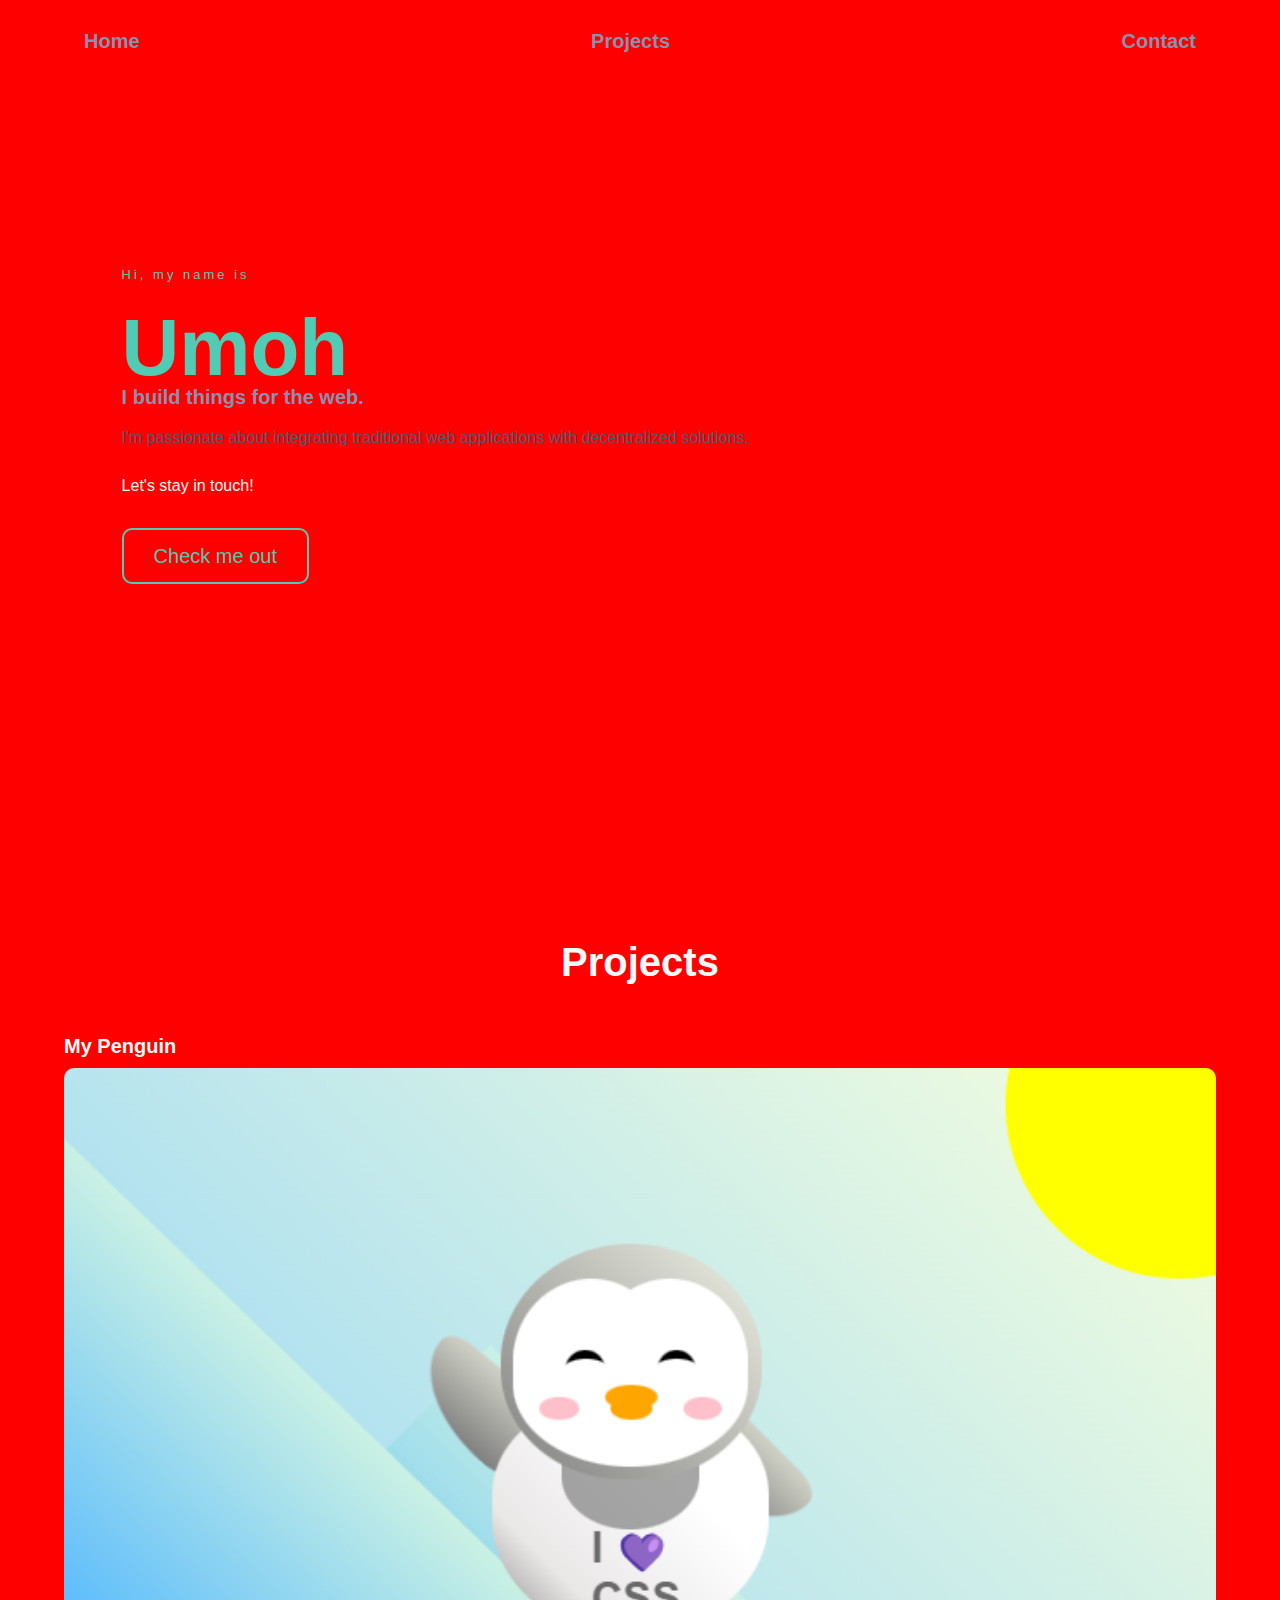
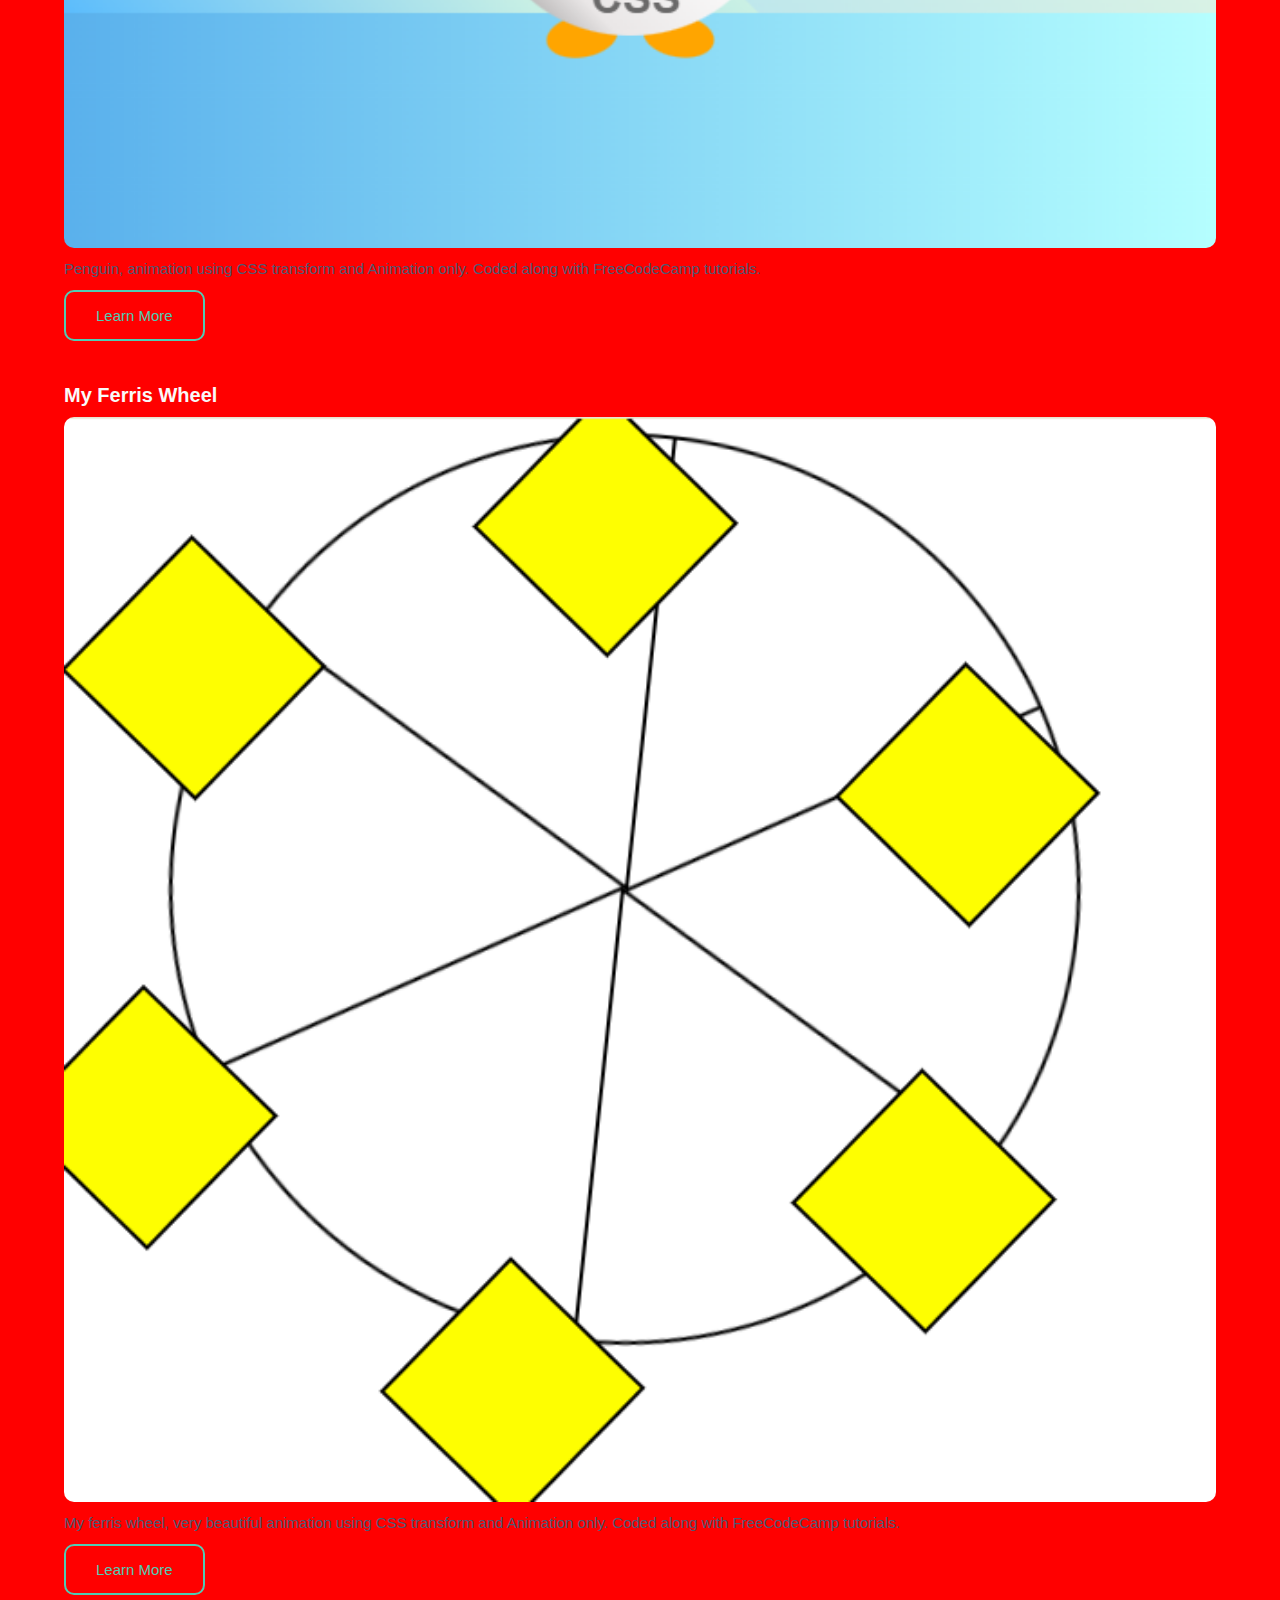
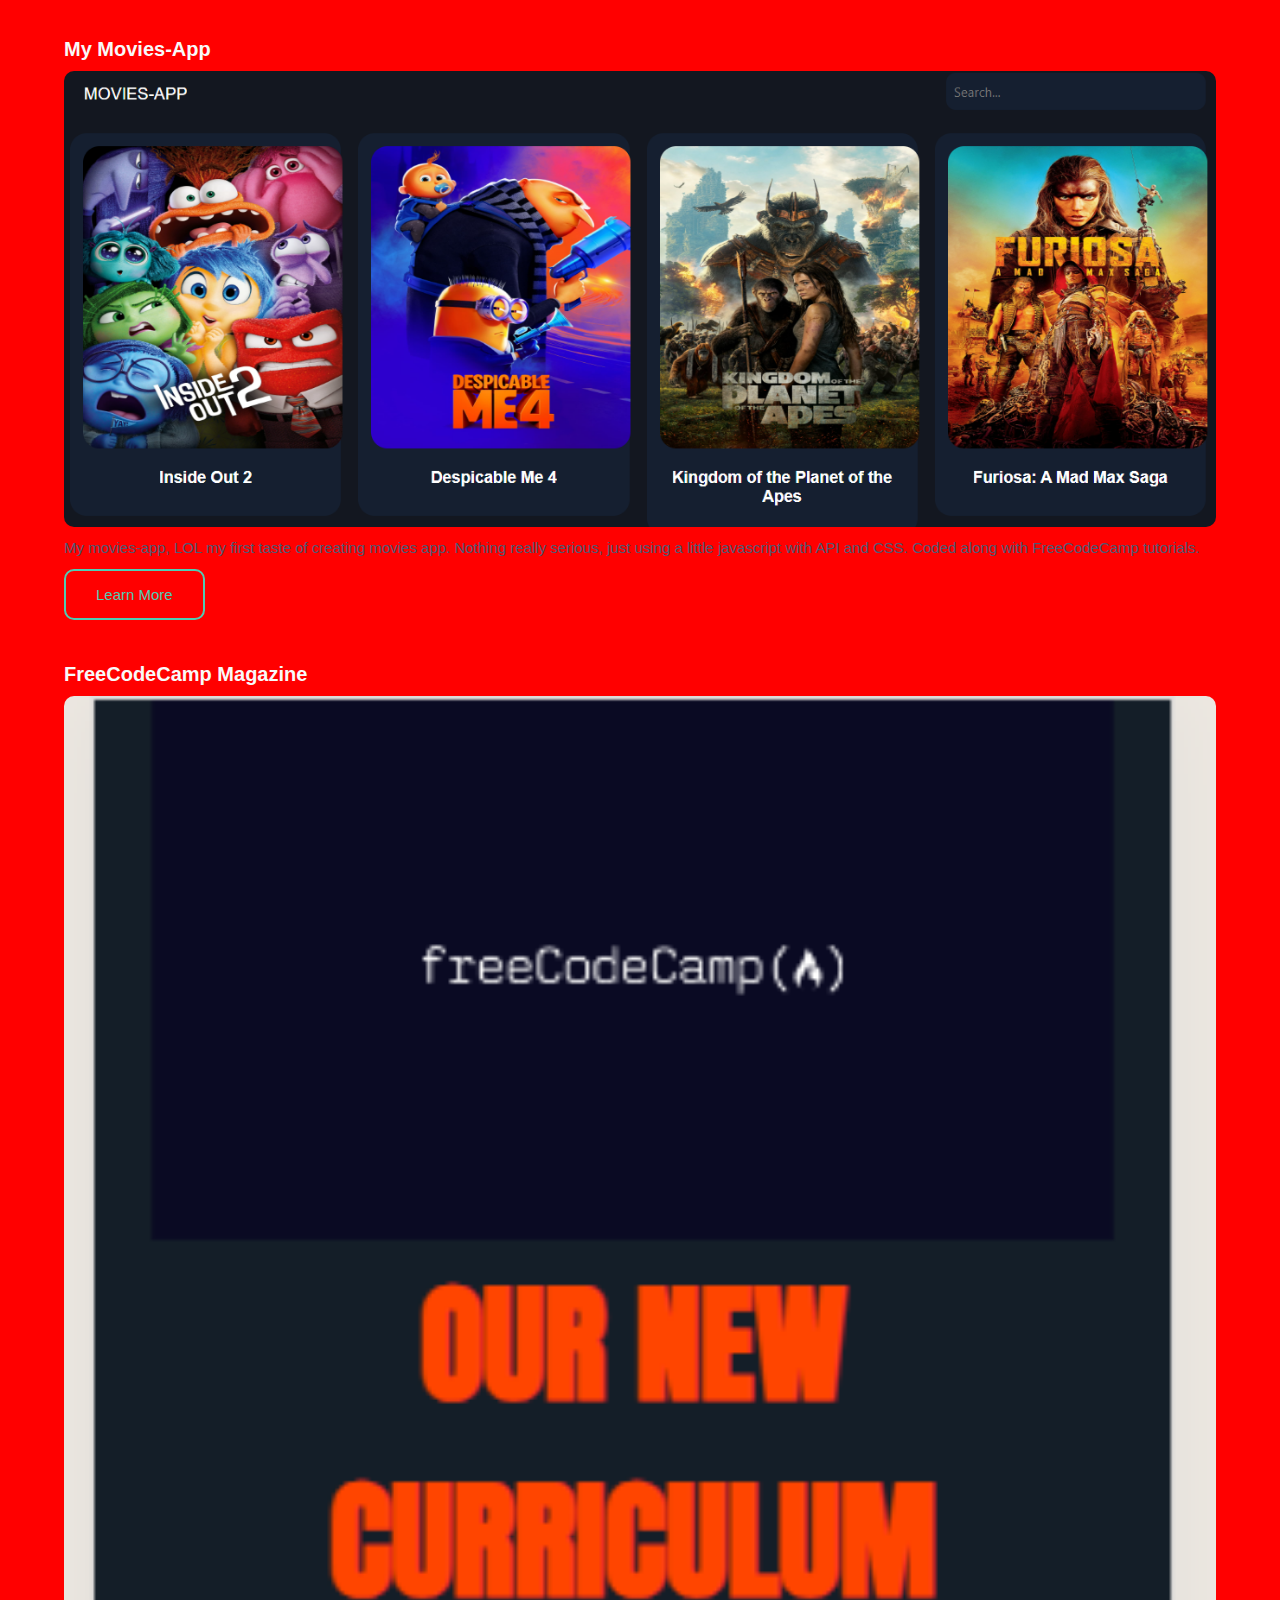
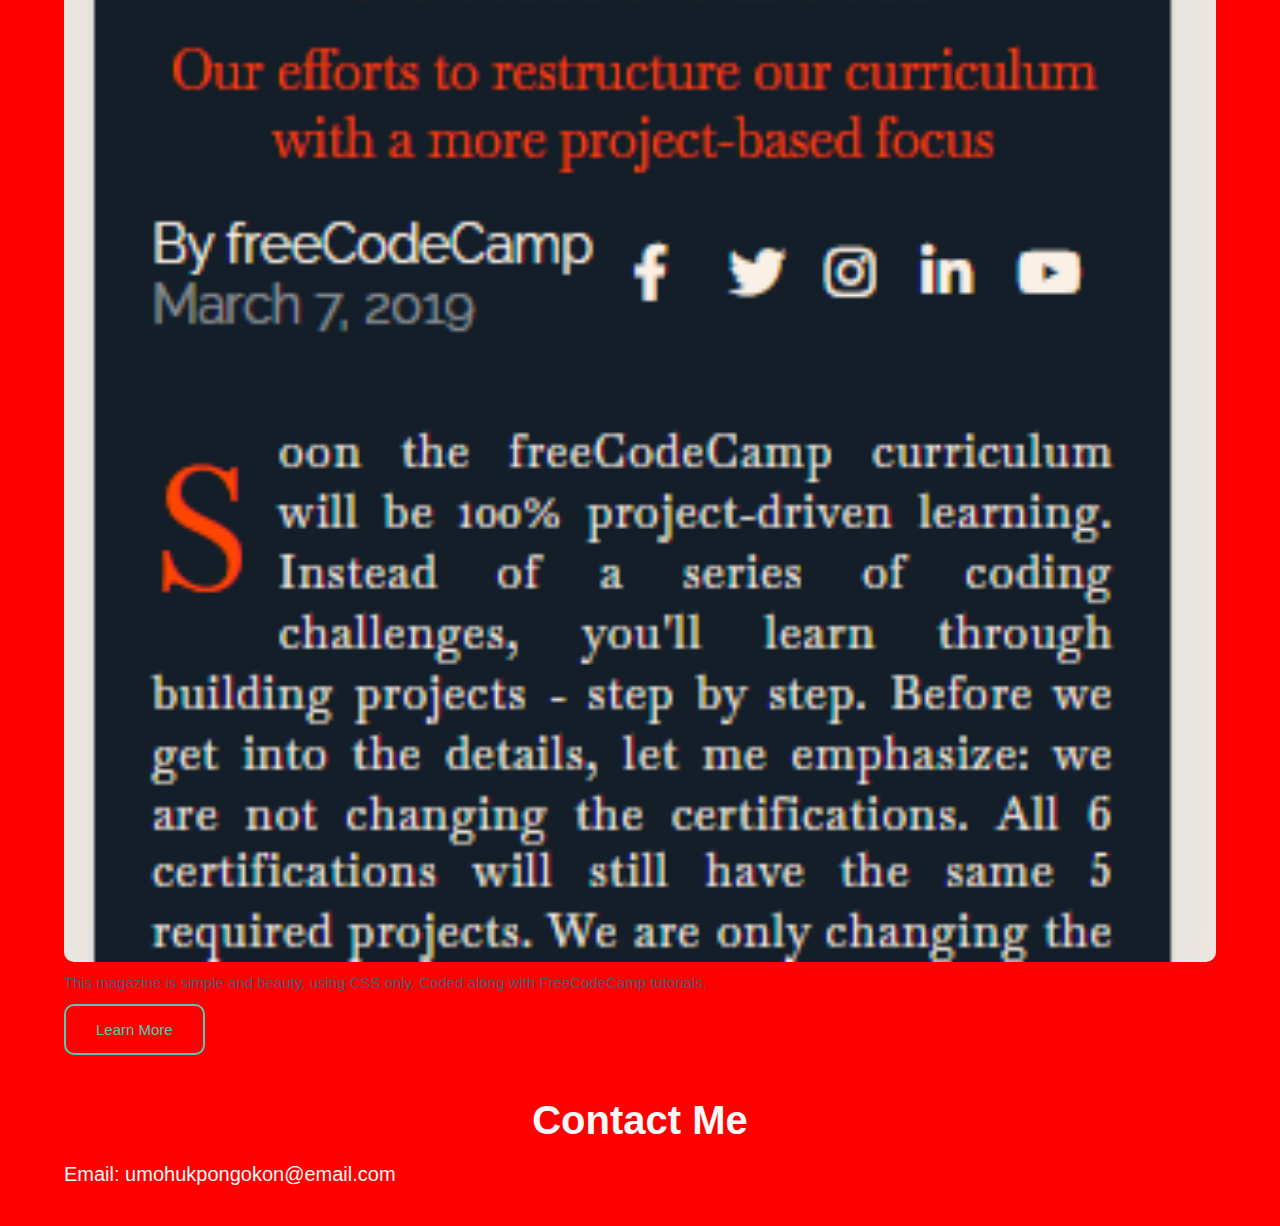
==== index.html @ cbcd8d50 "initialize" ====
<!DOCTYPE html>
<html lang="en">
  <head>
    <meta charset="UTF-8" />
    <meta name="viewport" content="width=device-width, initial-scale=1.0" />
    <meta name="author" content="Umoh Ukpong Okong" />
    <meta
      name="description"
      content="A simple personal portfolio website of myself."
    />
    <title>My Portfolio</title>
    <link rel="stylesheet" href="styles.css" />
  </head>
  <body>
    <div id="container">
      <section id="welcome-section">
        <nav class="navbar">
          <a href="#welcome-section">Home</a>
          <a href="#projects">Projects</a>
          <a href="#contact">Contact</a>
        </nav>
        <header>
          <p id="greetings">Hi, my name is</p>
          <h1>
            <span id="first-name">Umoh</span>
            <!-- <span id="other-names">Ukpong Okon</span> <span></span> -->
          </h1>
          <h1>I build things for the web.</h1>
          <p id="message">
            I'm passionate about integrating traditional web applications with
            decentralized solutions.
          </p>
          <p id="in-touch">Let's stay in touch!</p>
          <p>
            <a
              href="https://github.com/umohukpong"
              id="profile-link"
              target="_blank"
              rel="noopener"
              >Check me out</a
            >
          </p>
        </header>
      </section>

      <section id="projects">
        <h2>Projects</h2>
        <div class="project">
          <h3 class="project-title">My Penguin</h3>
          <img
            src="images/penguin.png"
            alt="Project Image"
            class="project-image"
          />
          <p>
            Penguin, animation using CSS transform and Animation only. Coded
            along with FreeCodeCamp tutorials.
          </p>
          <a
            href="https://mypenguin.netlify.app/"
            class="learn-more"
            target="_blank"
            rel="noopener"
            >Learn More</a
          >
        </div>
        <div class="project">
          <h3 class="project-title">My Ferris Wheel</h3>
          <img
            src="images/ferris-wheel.png"
            alt="Project Image"
            class="project-image"
          />
          <p>
            My ferris wheel, very beautiful animation using CSS transform and
            Animation only. Coded along with FreeCodeCamp tutorials.
          </p>
          <a
            href="https://my-ferris-wheel.netlify.app"
            class="learn-more"
            target="_blank"
            rel="noopener"
            >Learn More</a
          >
        </div>
        <div class="project">
          <h3 class="project-title">My Movies-App</h3>
          <img
            src="images/movies-app.png"
            alt="Project Image"
            class="project-image"
          />
          <p>
            My movies-app, LOL my first taste of creating movies app. Nothing
            really serious, just using a little javascript with API and CSS.
            Coded along with FreeCodeCamp tutorials.
          </p>
          <a
            href="https://my-movies-app-1.netlify.app/"
            class="learn-more"
            target="_blank"
            rel="noopener"
            >Learn More</a
          >
        </div>
        <div class="project">
          <h3 class="project-title">FreeCodeCamp Magazine</h3>
          <img
            src="images/magazine.png"
            alt="Project Image"
            class="project-image"
          />
          <p>
            This magazine is simple and beauty, using CSS only. Coded along with
            FreeCodeCamp tutorials.
          </p>
          <a
            href="https://my-magazine.netlify.app/"
            class="learn-more"
            target="_blank"
            rel="noopener"
            >Learn More</a
          >
        </div>
      </section>

      <section id="contact">
        <h2>Contact Me</h2>
        <p>Email: umohukpongokon@email.com</p>
      </section>
    </div>
  </body>
</html>
---- styles.css ----
:root {
  --bg-color: #0a192f;
  --heading-color: #ccd6f6;
  --heading-color-2: #8892b0;
  --text-color: #4d5a74;
  --text-color-2: #f9f9f9;
  --accent-color: #50ccb4;
}

* {
  padding: 0;
  margin: 0;
  box-sizing: border-box;
  font-size: 10px;
}

body {
  font-family: Arial, sans-serif;
  background-color: var(--bg-color);
  color: var(--text-color-2);
}

#container {
    width: 90%;
    margin-inline: auto;
}


section#welcome-section {
  height: 100vh;
}

nav {
  display: flex;
  justify-content: space-between;
  width: 100%;
  height: 50px;
  padding: 10px 20px;
  margin-top: 20px;
}

nav a {
  color: var(--heading-color-2);
  text-decoration: none;
  font-size: 2rem;
  font-weight: bold;
  border-bottom: 3px solid transparent;
  transition: border-bottom 0.3s ease-out;
}

nav a:hover {
  border-bottom: 3px solid var(--accent-color);
}

#greetings {
  font-size: 1.3rem;
  color: var(--accent-color);
  margin-top: 20px;
  margin-bottom: 30px;
  letter-spacing: 3px;
}

#message {
    font-size: 1.6rem;
}

#in-touch {
    margin-top: 30px;
    margin-bottom: 50px;
    font-size: 1.6rem;
}

header {
  max-width: 90%;
  margin: 0 auto;
  display: flex;
  flex-direction: column;
  justify-content: center;
  height: 75vh;
}

header h1:nth-of-type(1) {
  font-size: 1rem;
  display: flex;
  flex-direction: column;
  line-height: 0.9;
}

#first-name {
  font-size: 8rem;
  color: var(--accent-color);
}

#other-names {
  font-size: 2.5rem;
  margin-bottom: 10px;
}

header h1:nth-of-type(2) {
  color: var(--heading-color-2);
  margin-top: 2px;
  font-size: 2.0rem;
}

header p:nth-of-type(2) {
  margin-top: 20px;
  font-size: 1.5rem;
  color: var(--text-color);
}

#profile-link {
    text-decoration: none;
    color: var(--accent-color);
    font-size: 2rem;
    border: 2px solid var(--accent-color);
    padding: 15px 30px;
    margin-top: 50px;
    border-radius: 10px;
    cursor: pointer;
    transition: all 0.5s linear;
}

#profile-link:hover {
    background-color: var(--accent-color);
    color: var(--bg-color);
}

#projects, #contact {
    margin-top: 20px;
}

#projects h2, #contact h2  {
    text-align: center;
    font-size: 4rem;
    margin-bottom: 2rem;
}

.project {
    margin-top: 3rem;
    margin-bottom: 6rem;
}

.project-title {
    font-size: 2rem;
    margin-top: 5rem;
    margin-bottom: 1rem;
}

.project img {
    width: 100%;
    border-radius: 10px;
}

.project p {
    font-size: 1.5rem;
    margin-bottom: 3rem;
    margin-top: 1rem;
    color: var(--text-color);
    text-align: justify;
}

.project a {
  text-decoration: none;
  color: var(--accent-color);
  font-size: 1.5rem;
  border: 2px solid var(--accent-color);
  padding: 15px 30px;
  margin-top: 3rem;
  border-radius: 10px;
  cursor: pointer;
  transition: all 0.5s linear;
}

.project a:hover {
    background-color: var(--accent-color);
    color: var(--bg-color);
}

#contact p{
  font-size: 2rem;
  margin-bottom: 4rem;
}

@media  screen and ( min-width: 700px ) {
  body {
    background-color: red;
  }
}
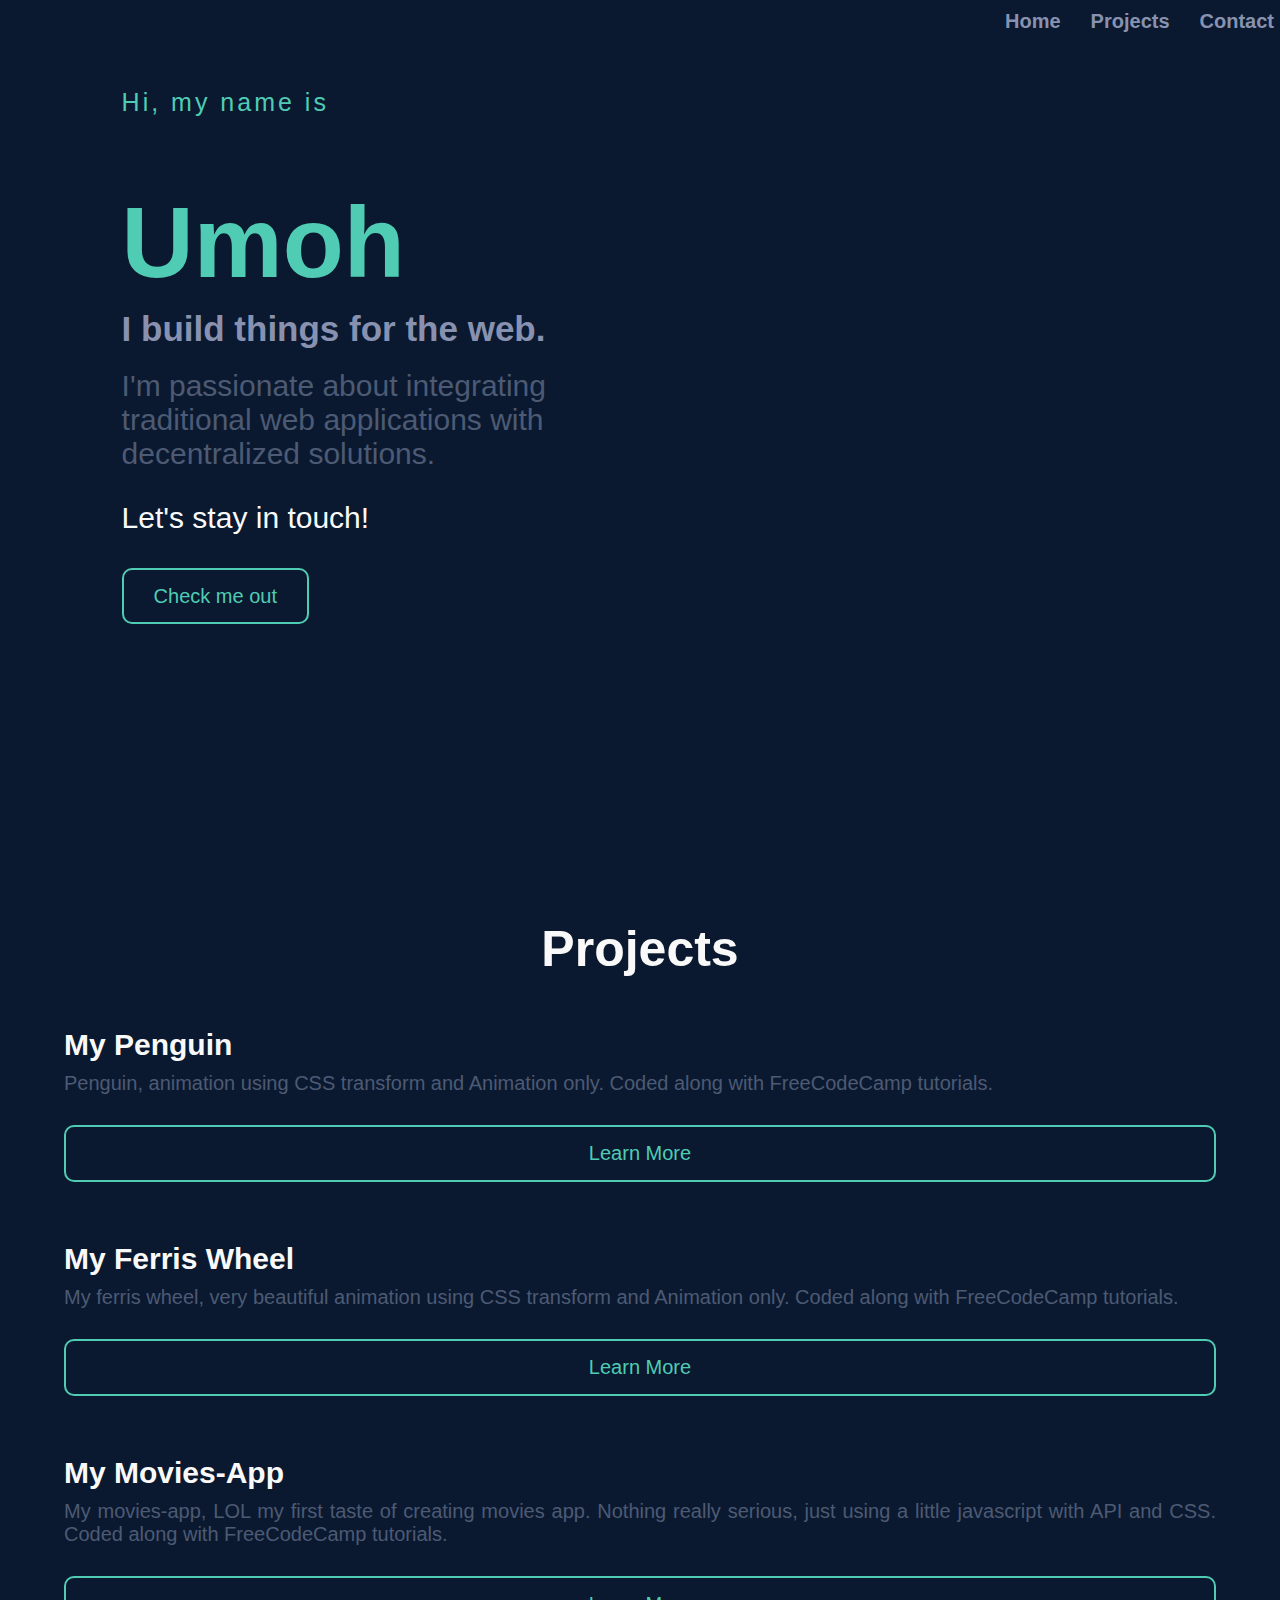
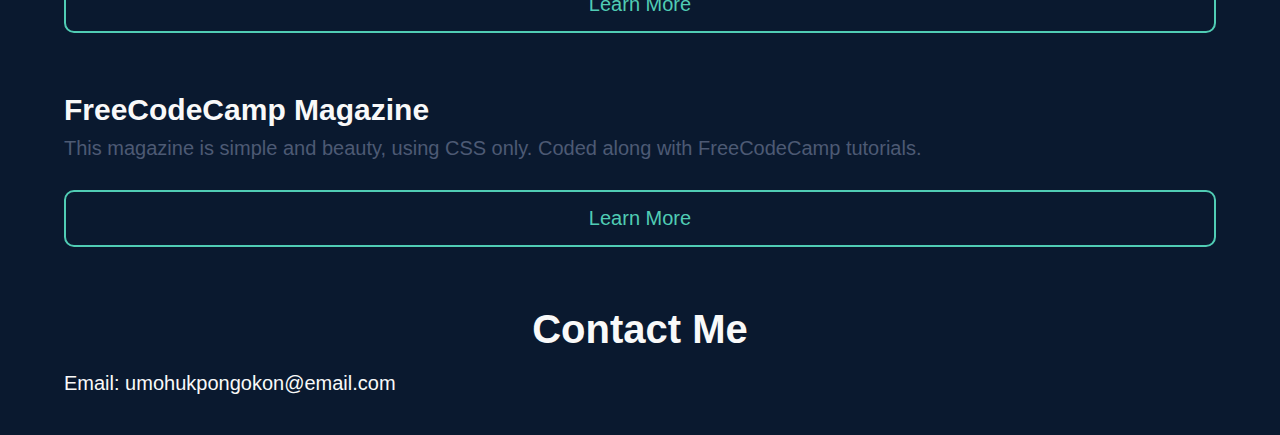
==== commit 5839170a: "completed" ====
--- a/index.html
+++ b/index.html
@@ -14,16 +14,15 @@
   <body>
     <div id="container">
       <section id="welcome-section">
-        <nav class="navbar">
+        <navbar id="navbar">
           <a href="#welcome-section">Home</a>
           <a href="#projects">Projects</a>
           <a href="#contact">Contact</a>
-        </nav>
+        </navbar>
         <header>
           <p id="greetings">Hi, my name is</p>
           <h1>
             <span id="first-name">Umoh</span>
-            <!-- <span id="other-names">Ukpong Okon</span> <span></span> -->
           </h1>
           <h1>I build things for the web.</h1>
           <p id="message">
@@ -45,82 +44,64 @@
 
       <section id="projects">
         <h2>Projects</h2>
-        <div class="project">
-          <h3 class="project-title">My Penguin</h3>
-          <img
-            src="images/penguin.png"
-            alt="Project Image"
-            class="project-image"
-          />
-          <p>
-            Penguin, animation using CSS transform and Animation only. Coded
-            along with FreeCodeCamp tutorials.
-          </p>
-          <a
-            href="https://mypenguin.netlify.app/"
-            class="learn-more"
-            target="_blank"
-            rel="noopener"
-            >Learn More</a
-          >
-        </div>
-        <div class="project">
-          <h3 class="project-title">My Ferris Wheel</h3>
-          <img
-            src="images/ferris-wheel.png"
-            alt="Project Image"
-            class="project-image"
-          />
-          <p>
-            My ferris wheel, very beautiful animation using CSS transform and
-            Animation only. Coded along with FreeCodeCamp tutorials.
-          </p>
-          <a
-            href="https://my-ferris-wheel.netlify.app"
-            class="learn-more"
-            target="_blank"
-            rel="noopener"
-            >Learn More</a
-          >
-        </div>
-        <div class="project">
-          <h3 class="project-title">My Movies-App</h3>
-          <img
-            src="images/movies-app.png"
-            alt="Project Image"
-            class="project-image"
-          />
-          <p>
-            My movies-app, LOL my first taste of creating movies app. Nothing
-            really serious, just using a little javascript with API and CSS.
-            Coded along with FreeCodeCamp tutorials.
-          </p>
-          <a
-            href="https://my-movies-app-1.netlify.app/"
-            class="learn-more"
-            target="_blank"
-            rel="noopener"
-            >Learn More</a
-          >
-        </div>
-        <div class="project">
-          <h3 class="project-title">FreeCodeCamp Magazine</h3>
-          <img
-            src="images/magazine.png"
-            alt="Project Image"
-            class="project-image"
-          />
-          <p>
-            This magazine is simple and beauty, using CSS only. Coded along with
-            FreeCodeCamp tutorials.
-          </p>
-          <a
-            href="https://my-magazine.netlify.app/"
-            class="learn-more"
-            target="_blank"
-            rel="noopener"
-            >Learn More</a
-          >
+        <div class="project-group">
+          <div class="project-tile">
+            <h3 class="project">My Penguin</h3>
+            <p>
+              Penguin, animation using CSS transform and Animation only. Coded
+              along with FreeCodeCamp tutorials.
+            </p>
+            <a
+              href="https://mypenguin.netlify.app/"
+              class="learn-more"
+              target="_blank"
+              rel="noopener"
+              >Learn More</a
+            >
+          </div>
+          <div class="project-tile">
+            <h3 class="project">My Ferris Wheel</h3>
+            <p>
+              My ferris wheel, very beautiful animation using CSS transform and
+              Animation only. Coded along with FreeCodeCamp tutorials.
+            </p>
+            <a
+              href="https://my-ferris-wheel.netlify.app"
+              class="learn-more"
+              target="_blank"
+              rel="noopener"
+              >Learn More</a
+            >
+          </div>
+          <div class="project-tile">
+            <h3 class="project">My Movies-App</h3>
+            <p>
+              My movies-app, LOL my first taste of creating movies app. Nothing
+              really serious, just using a little javascript with API and CSS.
+              Coded along with FreeCodeCamp tutorials.
+            </p>
+            <a
+              href="https://my-movies-app-1.netlify.app/"
+              class="learn-more"
+              target="_blank"
+              rel="noopener"
+              >Learn More</a
+            >
+          </div>
+          <div class="project-tile">
+            <h3 class="project">FreeCodeCamp Magazine</h3>
+            <p>
+              This magazine is simple and beauty, using CSS only. Coded along
+              with FreeCodeCamp tutorials.
+            </p>
+            <a
+              href="https://my-magazine.netlify.app/"
+              class="learn-more"
+              target="_blank"
+              rel="noopener"
+              >Learn More</a
+            >
+          </div>
         </div>
       </section>
 
--- a/styles.css
+++ b/styles.css
@@ -30,16 +30,22 @@
   height: 100vh;
 }
 
-nav {
+
+#navbar {
   display: flex;
   justify-content: space-between;
   width: 100%;
   height: 50px;
-  padding: 10px 20px;
-  margin-top: 20px;
-}
-
-nav a {
+  padding: 10px 40px;
+  padding-left: 20px;  
+  position: fixed;
+  background: var(--bg-color);
+  color: #fff;
+  top: 0;
+  z-index: 1000;
+}
+
+#navbar a {
   color: var(--heading-color-2);
   text-decoration: none;
   font-size: 2rem;
@@ -48,7 +54,7 @@
   transition: border-bottom 0.3s ease-out;
 }
 
-nav a:hover {
+#navbar a:hover {
   border-bottom: 3px solid var(--accent-color);
 }
 
@@ -135,23 +141,23 @@
     margin-bottom: 2rem;
 }
 
-.project {
+.project-tile {
     margin-top: 3rem;
     margin-bottom: 6rem;
 }
 
-.project-title {
+.project {
     font-size: 2rem;
     margin-top: 5rem;
     margin-bottom: 1rem;
 }
 
-.project img {
+.project-tile img {
     width: 100%;
     border-radius: 10px;
 }
 
-.project p {
+.project-tile p {
     font-size: 1.5rem;
     margin-bottom: 3rem;
     margin-top: 1rem;
@@ -159,7 +165,7 @@
     text-align: justify;
 }
 
-.project a {
+.project-tile a {
   text-decoration: none;
   color: var(--accent-color);
   font-size: 1.5rem;
@@ -171,7 +177,7 @@
   transition: all 0.5s linear;
 }
 
-.project a:hover {
+.project-tile a:hover {
     background-color: var(--accent-color);
     color: var(--bg-color);
 }
@@ -182,9 +188,65 @@
 }
 
 @media  screen and ( min-width: 700px ) {
-  body {
-    background-color: red;
-  }
-}
-
-
+  #navbar {
+    justify-content: flex-end;
+    column-gap: 30px;
+  }
+
+  #navbar a {
+    font-size: 2.0rem;
+  }
+
+  #navbar a:last-of-type {
+    margin-right: 30px;
+  }
+
+  header h1:nth-of-type(2) {
+    font-size: 3.5rem;
+  }
+
+  #first-name {
+    font-size: 10rem;
+    margin-bottom: 20px;
+    margin-top: 50px;
+  }
+
+  #greetings {
+    font-size: 2.5rem;
+  }
+
+  #message {
+    font-size: 3rem;
+    max-width: 500px;
+  }
+
+  #in-touch {
+    font-size: 3rem;
+  }
+
+  #project-group {
+    display: grid;
+    grid-template-columns: repeat(3, 1fr);
+  }
+
+  #projects h2 {
+    font-size: 5rem;
+  } 
+
+  .project-tile .project {
+    font-size: 3rem;
+  }
+
+  .project-tile p {
+    font-size: 2rem;
+  }
+
+  .project-tile a {
+    display: block;
+    text-align: center;
+    font-size: 2rem;
+  }
+
+}
+
+
